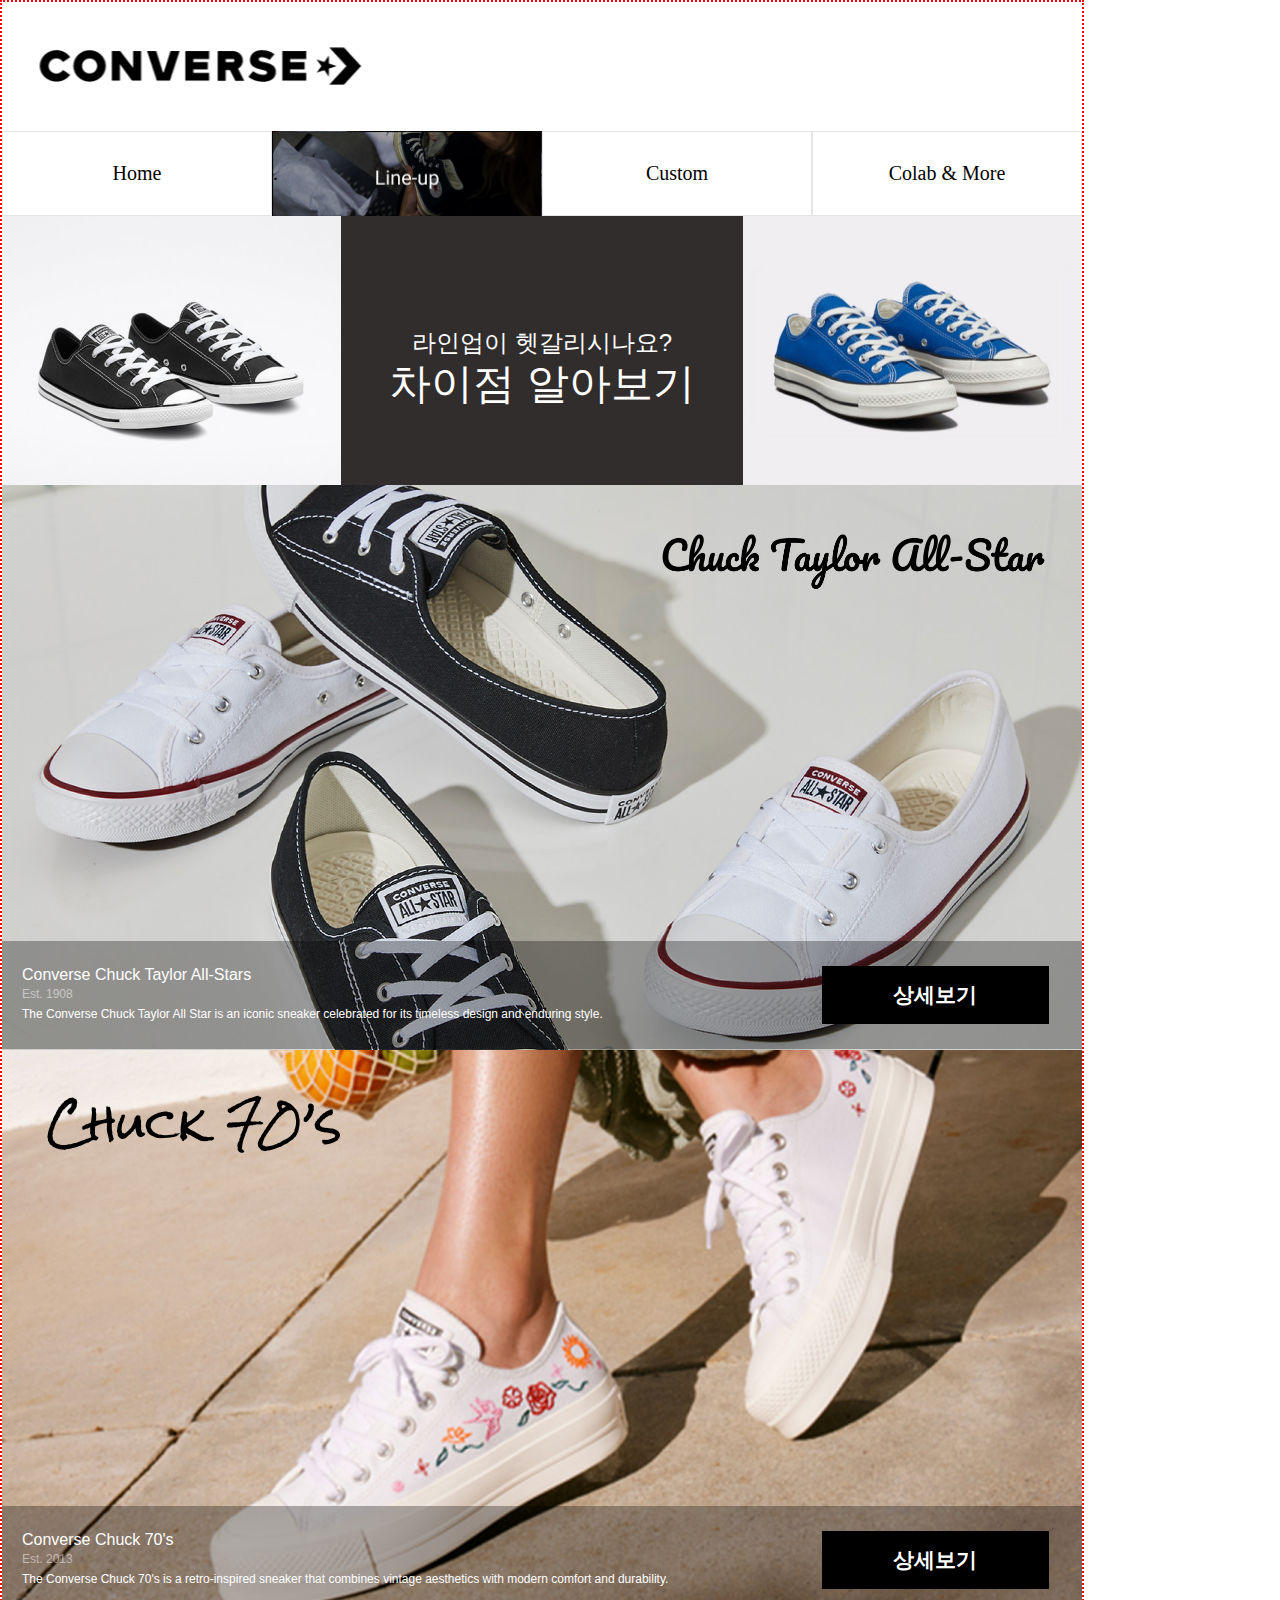
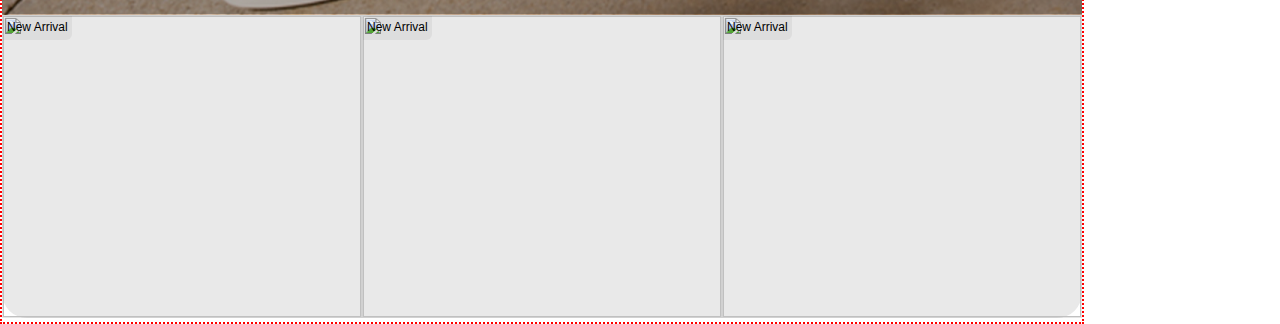
==== main-lineupTab.html @ fc624ed1 "라인업 탭 완료" ====
<!DOCTYPE html>
<html lang="en">

<head>
    <meta charset="UTF-8">
    <meta name="viewport" content="width=device-width, initial-scale=1.0">
    <link href="https://webfontworld.github.io/NanumSquareNeo/NanumSquareNeo.css" rel="stylesheet">
    <title>kiosk</title>
    <link rel="stylesheet" href="style.css" type="text/css">
</head>

<body>
    <div class="frame">
        <div class="header">
            <img src="./images/logo.svg" alt="" />
        </div>

        <div class="menu">
            <a href="#">Home</a>
            <a class="homeimg" href="#">.</a>
            <a href="#">Custom</a>
            <a href="#">Colab & More</a>
        </div>

        <div class="banner-frame">
            <div class="banner-container">
                <div class="column">
                    <img src="./images/compare_banner_left.png" class="banner-img" />
                </div>
                <div class="column-center">
                    <div class="div-11">
                        <div class="div-12">라인업이 헷갈리시나요?</div>
                        <div class="div-13">차이점 알아보기</div>
                    </div>
                </div>
                <div class="column">
                    <img src="./images/compare_banner_right.png" class="banner-img" />
                </div>
            </div>
        </div>


        <div class="lineup-frame">
            <div class="lineup-container">
                <img src="./images/lineup_Thumbnail.png" class="lineup-thumbnail" />

                <div class="lineup-exp-frame">
                    <div class="div-18">
                        <div class="column-4">
                            <div class="div-19">
                                <div class="div-20">Converse Chuck Taylor All-Stars</div>
                                <div class="div-21">Est. 1908</div>
                                <div class="div-22">
                                    The Converse Chuck Taylor All Star is an iconic sneaker celebrated for its timeless
                                    design and enduring style.
                                </div>
                            </div>
                        </div>
                        <div class="detail-button">
                            <div class="detail-text">상세보기</div>
                        </div>
                    </div>
                </div>

            </div>
        </div>

        <div class="lineup-frame">
            <div class="lineup-container">
                <img src="./images/lineup_Thumbnail2.png" class="lineup-thumbnail" />
                <div class="lineup-exp-frame">
                    <div class="div-18">
                        <div class="column-4">
                            <div class="div-19">
                                <div class="div-20">Converse Chuck 70's</div>
                                <div class="div-21">Est. 2013</div>
                                <div class="div-22">
                                    The Converse Chuck 70's is a retro-inspired sneaker that combines vintage aesthetics
                                    with modern comfort and durability.
                                </div>
                            </div>
                        </div>
                        <div class="detail-button">
                            <div class="detail-text">상세보기</div>
                        </div>
                    </div>
                </div>
            </div>
        </div>



        <div class="newly-frame">
            <div class="newly-container">

                <div class="newly-column">
                    <div class="div-37">
                        <div class="div-38">
                            <img loading="lazy"
                                srcset="https://cdn.builder.io/api/v1/image/assets/TEMP/9df679acdb38dfb3bcdccff32daf7a9af07ce5268f0a0ac4f725537368776edd?apiKey=2275f6bd43c349bd931de70d62fbcc66&width=100 100w, https://cdn.builder.io/api/v1/image/assets/TEMP/9df679acdb38dfb3bcdccff32daf7a9af07ce5268f0a0ac4f725537368776edd?apiKey=2275f6bd43c349bd931de70d62fbcc66&width=200 200w, https://cdn.builder.io/api/v1/image/assets/TEMP/9df679acdb38dfb3bcdccff32daf7a9af07ce5268f0a0ac4f725537368776edd?apiKey=2275f6bd43c349bd931de70d62fbcc66&width=400 400w, https://cdn.builder.io/api/v1/image/assets/TEMP/9df679acdb38dfb3bcdccff32daf7a9af07ce5268f0a0ac4f725537368776edd?apiKey=2275f6bd43c349bd931de70d62fbcc66&width=800 800w, https://cdn.builder.io/api/v1/image/assets/TEMP/9df679acdb38dfb3bcdccff32daf7a9af07ce5268f0a0ac4f725537368776edd?apiKey=2275f6bd43c349bd931de70d62fbcc66&width=1200 1200w, https://cdn.builder.io/api/v1/image/assets/TEMP/9df679acdb38dfb3bcdccff32daf7a9af07ce5268f0a0ac4f725537368776edd?apiKey=2275f6bd43c349bd931de70d62fbcc66&width=1600 1600w, https://cdn.builder.io/api/v1/image/assets/TEMP/9df679acdb38dfb3bcdccff32daf7a9af07ce5268f0a0ac4f725537368776edd?apiKey=2275f6bd43c349bd931de70d62fbcc66&width=2000 2000w, https://cdn.builder.io/api/v1/image/assets/TEMP/9df679acdb38dfb3bcdccff32daf7a9af07ce5268f0a0ac4f725537368776edd?apiKey=2275f6bd43c349bd931de70d62fbcc66&"
                                class="newly-img" />
                            <div class="new-arrival">New Arrival</div>
                        </div>
                    </div>
                </div>

                <div class="newly-column">
                    <div class="div-37">
                        <div class="div-38">
                            <img loading="lazy"
                                srcset="https://cdn.builder.io/api/v1/image/assets/TEMP/b181ea84ef6cb5291689d3b0400cd8deaeb8303490825252a63984a01ed9abd6?apiKey=2275f6bd43c349bd931de70d62fbcc66&width=100 100w, https://cdn.builder.io/api/v1/image/assets/TEMP/b181ea84ef6cb5291689d3b0400cd8deaeb8303490825252a63984a01ed9abd6?apiKey=2275f6bd43c349bd931de70d62fbcc66&width=200 200w, https://cdn.builder.io/api/v1/image/assets/TEMP/b181ea84ef6cb5291689d3b0400cd8deaeb8303490825252a63984a01ed9abd6?apiKey=2275f6bd43c349bd931de70d62fbcc66&width=400 400w, https://cdn.builder.io/api/v1/image/assets/TEMP/b181ea84ef6cb5291689d3b0400cd8deaeb8303490825252a63984a01ed9abd6?apiKey=2275f6bd43c349bd931de70d62fbcc66&width=800 800w, https://cdn.builder.io/api/v1/image/assets/TEMP/b181ea84ef6cb5291689d3b0400cd8deaeb8303490825252a63984a01ed9abd6?apiKey=2275f6bd43c349bd931de70d62fbcc66&width=1200 1200w, https://cdn.builder.io/api/v1/image/assets/TEMP/b181ea84ef6cb5291689d3b0400cd8deaeb8303490825252a63984a01ed9abd6?apiKey=2275f6bd43c349bd931de70d62fbcc66&width=1600 1600w, https://cdn.builder.io/api/v1/image/assets/TEMP/b181ea84ef6cb5291689d3b0400cd8deaeb8303490825252a63984a01ed9abd6?apiKey=2275f6bd43c349bd931de70d62fbcc66&width=2000 2000w, https://cdn.builder.io/api/v1/image/assets/TEMP/b181ea84ef6cb5291689d3b0400cd8deaeb8303490825252a63984a01ed9abd6?apiKey=2275f6bd43c349bd931de70d62fbcc66&"
                                class="newly-img" />
                            <div class="new-arrival">New Arrival</div>
                        </div>
                    </div>
                </div>

                <div class="newly-column">
                    <div class="div-37">
                        <div class="div-38">
                            <img loading="lazy"
                                srcset="https://cdn.builder.io/api/v1/image/assets/TEMP/9febdeccfac9c20262fe0118ba959c6a250481f5da7fe1c6c409870df256ce97?apiKey=2275f6bd43c349bd931de70d62fbcc66&width=100 100w, https://cdn.builder.io/api/v1/image/assets/TEMP/9febdeccfac9c20262fe0118ba959c6a250481f5da7fe1c6c409870df256ce97?apiKey=2275f6bd43c349bd931de70d62fbcc66&width=200 200w, https://cdn.builder.io/api/v1/image/assets/TEMP/9febdeccfac9c20262fe0118ba959c6a250481f5da7fe1c6c409870df256ce97?apiKey=2275f6bd43c349bd931de70d62fbcc66&width=400 400w, https://cdn.builder.io/api/v1/image/assets/TEMP/9febdeccfac9c20262fe0118ba959c6a250481f5da7fe1c6c409870df256ce97?apiKey=2275f6bd43c349bd931de70d62fbcc66&width=800 800w, https://cdn.builder.io/api/v1/image/assets/TEMP/9febdeccfac9c20262fe0118ba959c6a250481f5da7fe1c6c409870df256ce97?apiKey=2275f6bd43c349bd931de70d62fbcc66&width=1200 1200w, https://cdn.builder.io/api/v1/image/assets/TEMP/9febdeccfac9c20262fe0118ba959c6a250481f5da7fe1c6c409870df256ce97?apiKey=2275f6bd43c349bd931de70d62fbcc66&width=1600 1600w, https://cdn.builder.io/api/v1/image/assets/TEMP/9febdeccfac9c20262fe0118ba959c6a250481f5da7fe1c6c409870df256ce97?apiKey=2275f6bd43c349bd931de70d62fbcc66&width=2000 2000w, https://cdn.builder.io/api/v1/image/assets/TEMP/9febdeccfac9c20262fe0118ba959c6a250481f5da7fe1c6c409870df256ce97?apiKey=2275f6bd43c349bd931de70d62fbcc66&"
                                class="newly-img" />
                            <div class="new-arrival">New Arrival</div>
                        </div>

                    </div>
                </div>

            </div>
        </div>
    </div>
</body>

</html>
---- style.css ----
* {
  margin: 0;
  padding: 0;
}

body {
  width: 1080px;
  height: 1920px;
  border: 2px dotted red;
}

.menu {
  font-family: "NanumSquareNeo";
  font-weight: normal;
  font-style: normal;
  display: flex;
  width: 100%;
}

.homeimg {
  width: 100%;
  height: 100%;
  display: flex;
  background-image: url(./images/lineup_tab_image.png);
  background-size: cover;
}

.menu a {
  width: 100%;
  padding-top: 30px;
  padding-bottom: 30px;
  /* font-family: "NanumSquareNeo"; */
  font-weight: normal;
  font-style: normal;
  font-size: 20px;
  text-decoration: none;
  color: black;
  border: 1px solid rgb(0, 0, 0, 0.1);
  text-align: center;
}

.frame {
  border-radius: 25px;
  background-color: #fff;
  display: flex;
  flex-direction: column;
}

.banner-frame {
  justify-content: center;
  background-color: #f8f8fa;
  width: 100%;
  height: 269px;
}

.banner-container {
  /* gap: 20px; */
  display: flex;
}

.column {
  display: flex;
  flex-direction: column;
  line-height: normal;
  width: 339px;
  /* margin-left: 0px; */
}

.column-center {
  display: flex;
  flex-direction: column;
  line-height: normal;
  width: 402px;
  /* margin-left: 20px; */
}

.banner-img {
  width: 339px;
  object-fit: auto;
  object-position: center;
  align-self: stretch;
  flex-grow: 1;
}


.div-11 {
  justify-content: center;
  align-self: stretch;
  background-color: #322d2d;
  display: flex;
  flex-grow: 1;
  flex-direction: column;
  color: #fff;
  font-weight: 400;
  text-align: center;
  width: 100%;
  /* padding: 80px 38px; */
}

.div-12 {
  align-self: center;
  margin-top: 26px;
  font: 24px/67% Roboto, sans-serif;
}

.div-13 {
  margin-top: 25px;
  font: 42px/38% Roboto, sans-serif;
}


.lineup-frame {
  disply: flex;
  flex-direction: column;
  justify-content: center;
  overflow: hidden;
  position: relative;
  display: flex;
  min-height: 565px;
  width: 100%;
}

.lineup-thumbnail {
  position: absolute;
  inset: 0;
  height: 566px;
  width: 100%;
  object-fit: cover;
  object-position: center;
}

.lineup-container {
  disply: flex;
  flex-direction: column;
  position: relative;
  overflow: hidden;
  display: flex;
  min-height: 565px;
  width: 100%;
  /* padding-top: 57px; */
}

.lineup-exp-frame {
  position: relative;
  background-color: rgba(0, 0, 0, 0.3);
  margin-top: 456px;
  width: 100%;
  padding: 25px 20px;
}

.div-18 {
  /* gap: 20px; */
  display: flex;
}

.column-4 {
  display: flex;
  flex-direction: column;
  line-height: normal;
  /* width: 79%; */
  width: 800px;
  margin-left: 0px;
  /* border: 5px dotted blue; */
}

.div-19 {
  position: relative;
  display: flex;
  flex-grow: 1;
  flex-direction: column;
  font-size: 12px;
  color: #fff;
  font-weight: 400;
}

.div-20 {
  font: 500 16px Roboto, sans-serif;
}


.div-21 {
  color: rgba(255, 255, 255, 0.5);
  font-family: Roboto, sans-serif;
  line-height: 167%;
}


.div-22 {
  font-family: Roboto, sans-serif;
  line-height: 167%;
}

.detail-button {
  display: flex;
  background-color: #000;
  flex-direction: column;
  line-height: normal;
  width: 21%;
  /* margin-left: 20px; */
}


.detail-text {
  justify-content: center;
  align-items: center;

  position: relative;
  display: flex;
  flex-grow: 1;
  color: #fff;
  white-space: nowrap;
  text-align: center;
  width: 100%;
  font: 600 21px/67% Roboto, sans-serif;
}


.div-29 {
  position: relative;
  display: flex;
  flex-grow: 1;
  flex-direction: column;
  font-size: 12px;
  color: #fff;
  font-weight: 400;
}

.div-30 {
  font: 500 16px Roboto, sans-serif;
}


.div-31 {
  color: rgba(255, 255, 255, 0.5);
  font-family: Roboto, sans-serif;
  line-height: 167%;
}

.div-32 {
  font-family: Roboto, sans-serif;
  line-height: 167%;
}

.column-7 {
  display: flex;
  flex-direction: column;
  line-height: normal;
  width: 21%;
  margin-left: 20px;
}

.div-33 {
  justify-content: center;
  background-color: #000;
  position: relative;
  flex-grow: 1;
  color: #fff;
  white-space: nowrap;
  text-align: center;
  width: 100%;
  padding: 11px 18px;
  font: 600 21px/67% Roboto, sans-serif;
}

.newly-frame {
  justify-content: center;
  border-radius: 0px 0px 25px 25px;
  background-color: #e9e9e9;
  display: flex;
  width: 100%;
  flex-direction: column;
}

.newly-container {
  justify-content: center;
  width: 100%;
  /* padding: 0 20px; */
  display: flex;
}

.newly-column {
  display: flex;
  flex-direction: column;
  line-height: normal;
  width: 360px;
  /* margin-left: 0px; */
}

.div-37 {
  align-self: stretch;
  border-color: rgba(0, 0, 0, 0.1);
  border-style: solid;
  border-width: 1px;
  display: flex;
  flex-grow: 1;
  flex-direction: column;
  font-size: 12px;
  color: #000;
  font-weight: 500;
  line-height: 133%;
  justify-content: center;
}

.div-38 {
  disply: flex;
  flex-direction: column;
  align-items: start;
  overflow: hidden;
  position: relative;
  display: flex;
  aspect-ratio: 1.19;
  width: 100%;
  /* padding-bottom: 80px; */
}

.newly-img {
  position: absolute;
  inset: 0;
  height: 100%;
  width: 100%;
  object-fit: cover;
  object-position: center;
}

.new-arrival {
  position: relative;
  font-family: Roboto, sans-serif;
  justify-content: center;
  border-radius: 6px 0px;
  background-color: rgba(0, 0, 0, 0.05);
  margin-bottom: 143px;
  padding: 4px;
}
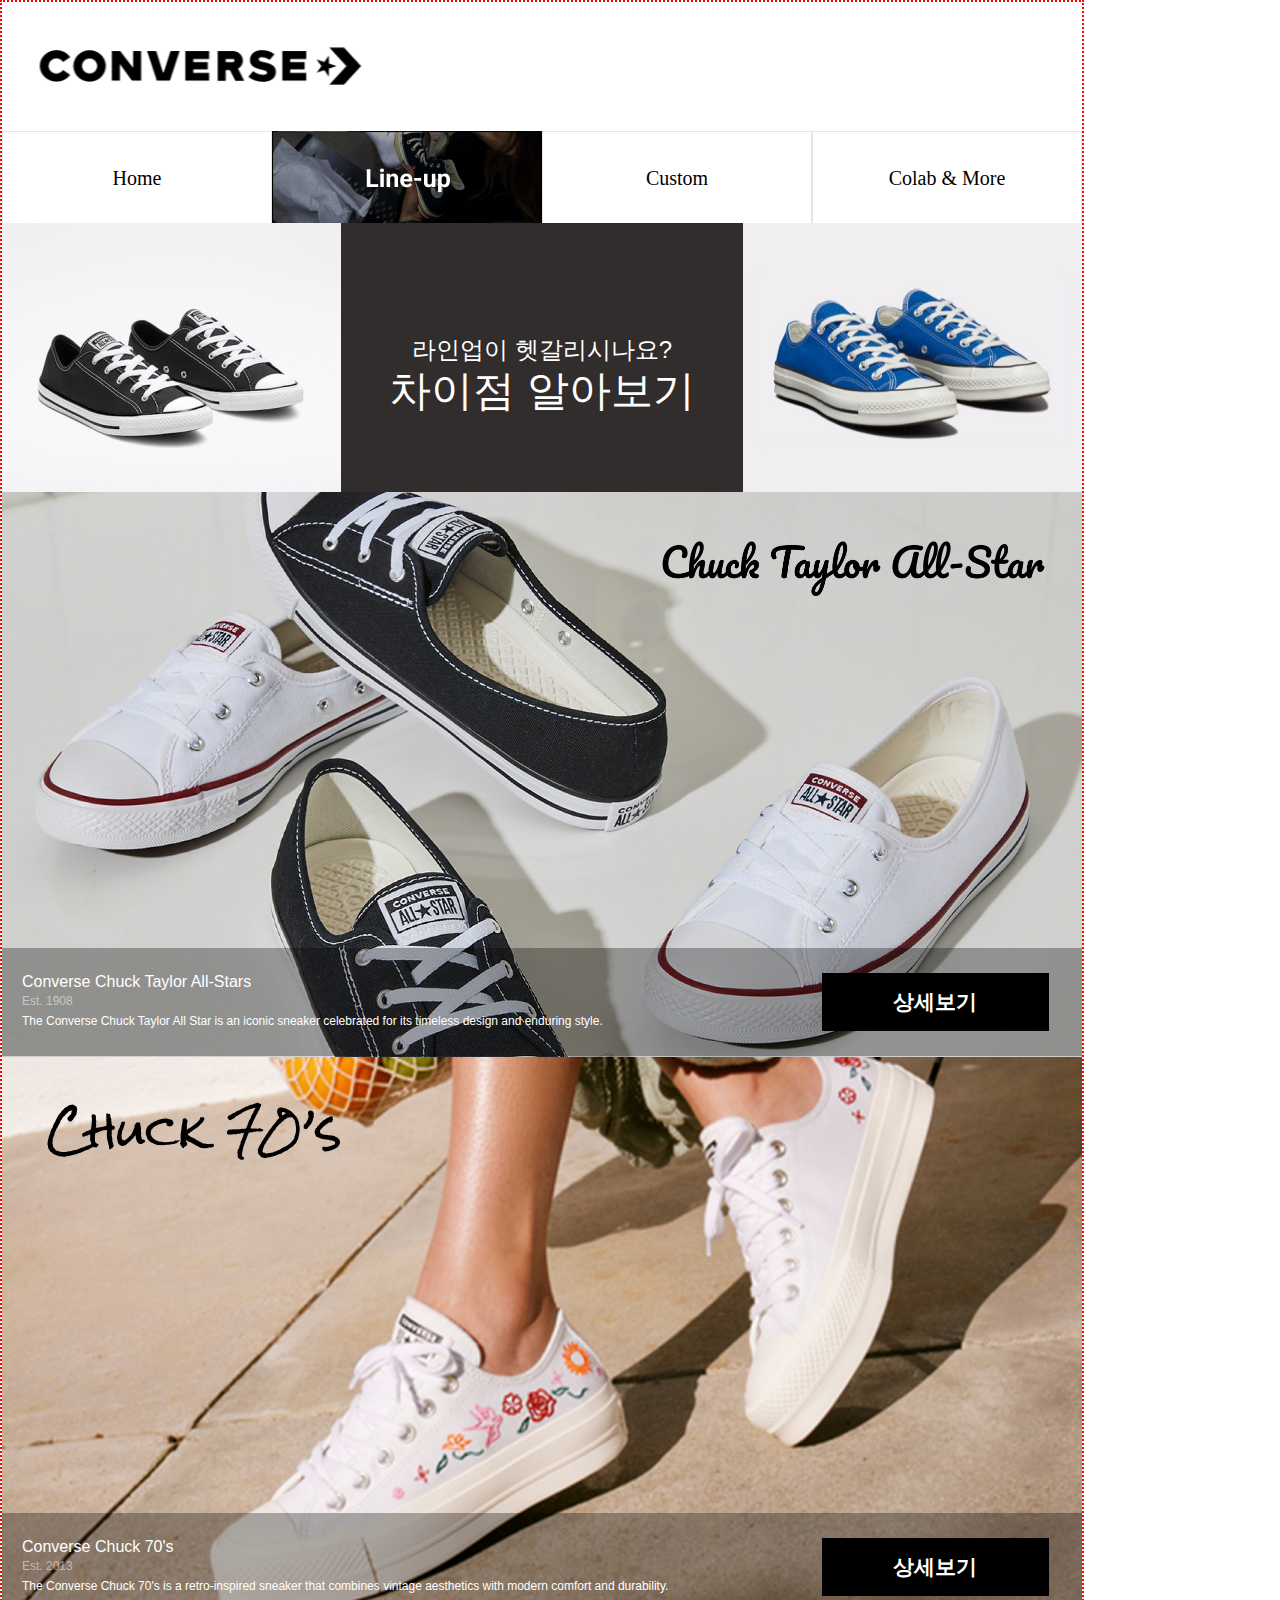
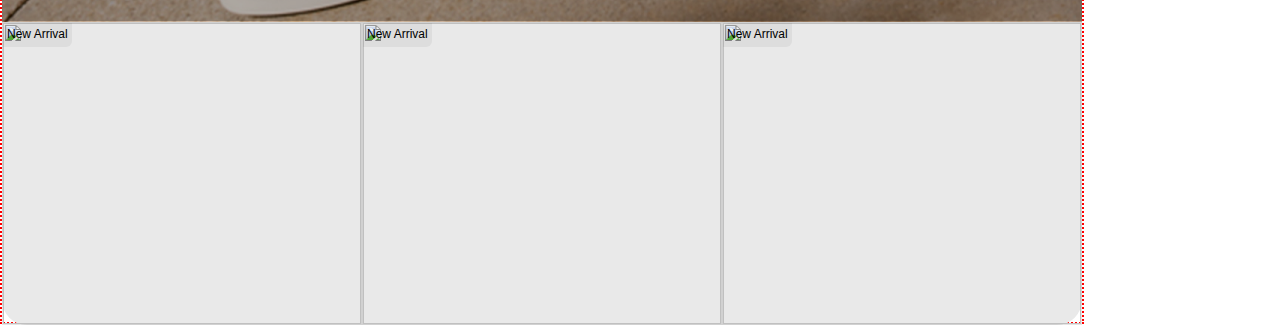
==== commit 1c757ea8: "홈, 라인업탭 네비게이션 수정" ====
--- a/main-lineupTab.html
+++ b/main-lineupTab.html
@@ -16,8 +16,8 @@
         </div>
 
         <div class="menu">
-            <a href="#">Home</a>
-            <a class="homeimg" href="#">.</a>
+            <a href="index.html">Home</a>
+            <a class="homeimg" href="#"> </a>
             <a href="#">Custom</a>
             <a href="#">Colab & More</a>
         </div>
--- a/style.css
+++ b/style.css
@@ -15,21 +15,22 @@
   font-style: normal;
   display: flex;
   width: 100%;
+  height: 92px;
 }
 
 .homeimg {
-  width: 100%;
-  height: 100%;
-  display: flex;
-  background-image: url(./images/lineup_tab_image.png);
+  width: 270px;
+  
+  display: flex;
+  background-image: url(./images/LineupTab.png);
   background-size: cover;
 }
 
 .menu a {
-  width: 100%;
-  padding-top: 30px;
-  padding-bottom: 30px;
-  /* font-family: "NanumSquareNeo"; */
+  display: flex;
+  width: 100%;
+  height: 92px;
+
   font-weight: normal;
   font-style: normal;
   font-size: 20px;
@@ -37,6 +38,8 @@
   color: black;
   border: 1px solid rgb(0, 0, 0, 0.1);
   text-align: center;
+  align-items: center;
+  justify-content: center;
 }
 
 .frame {
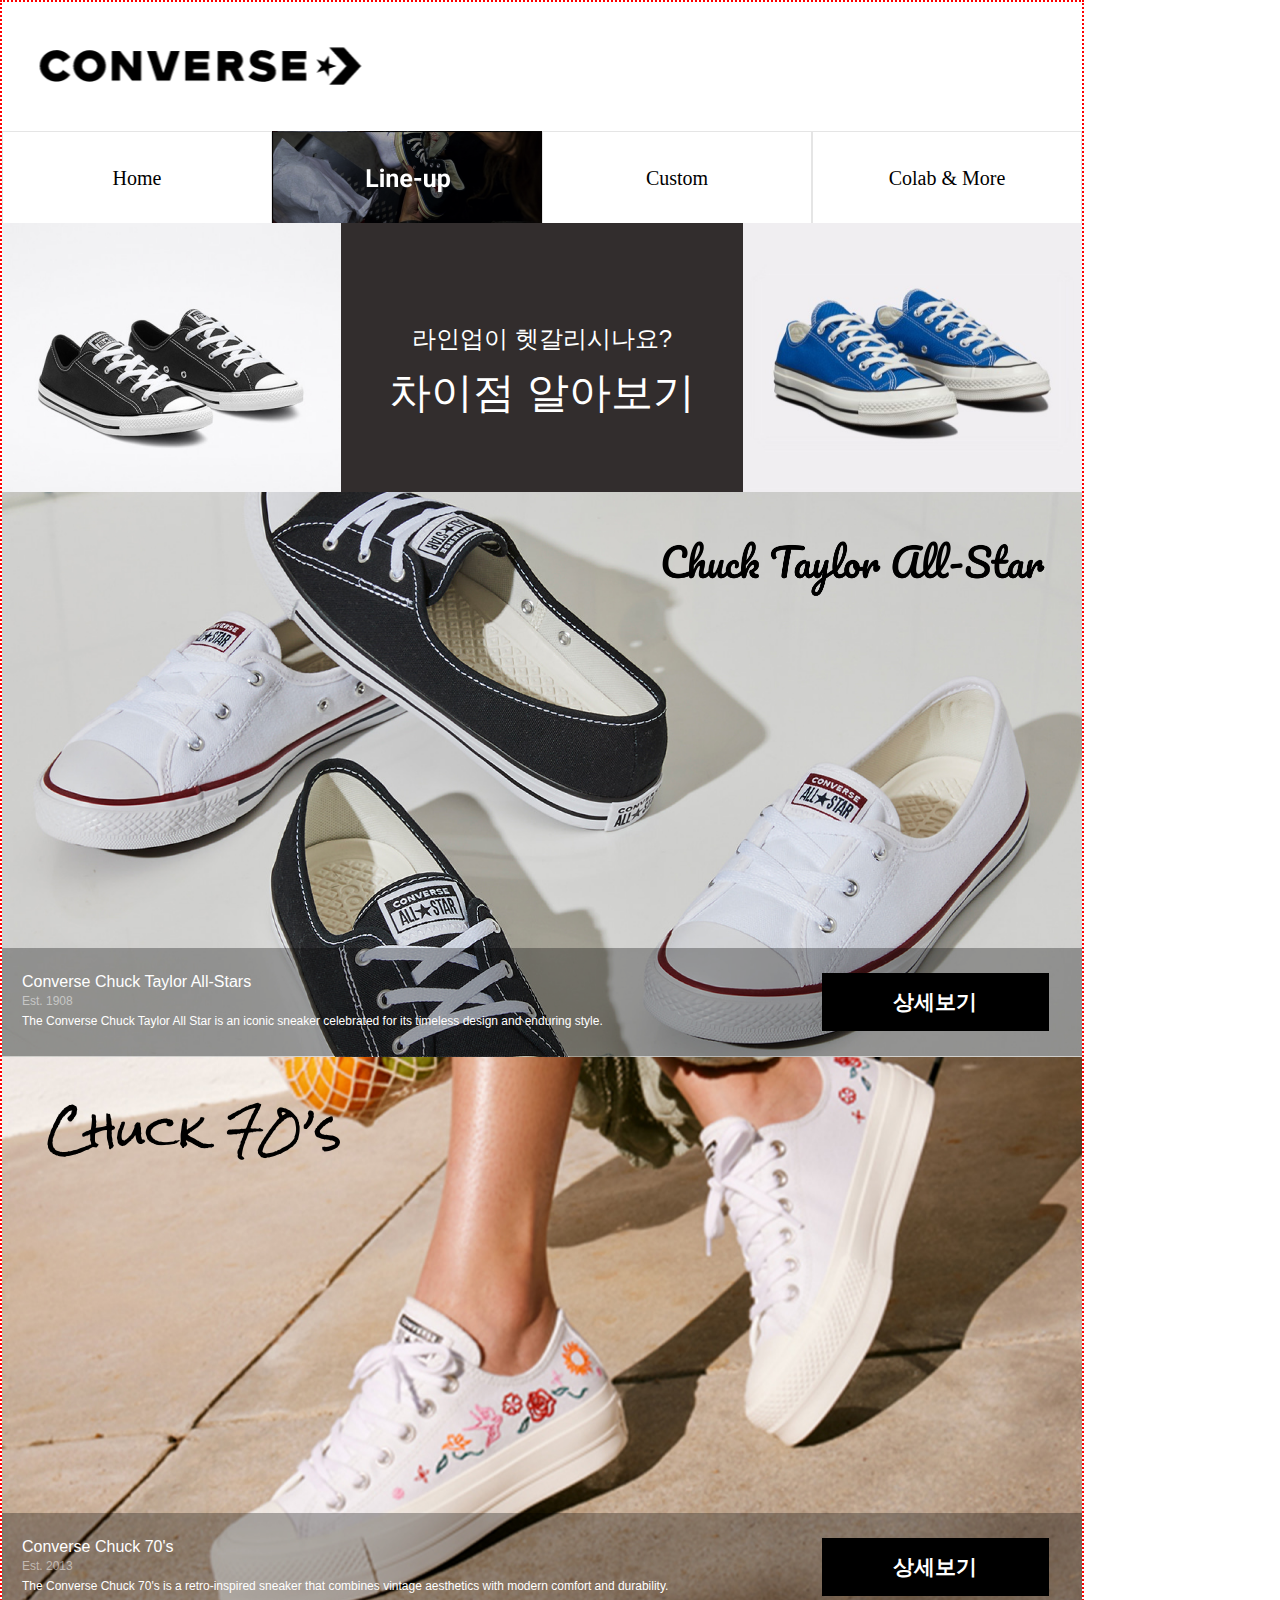
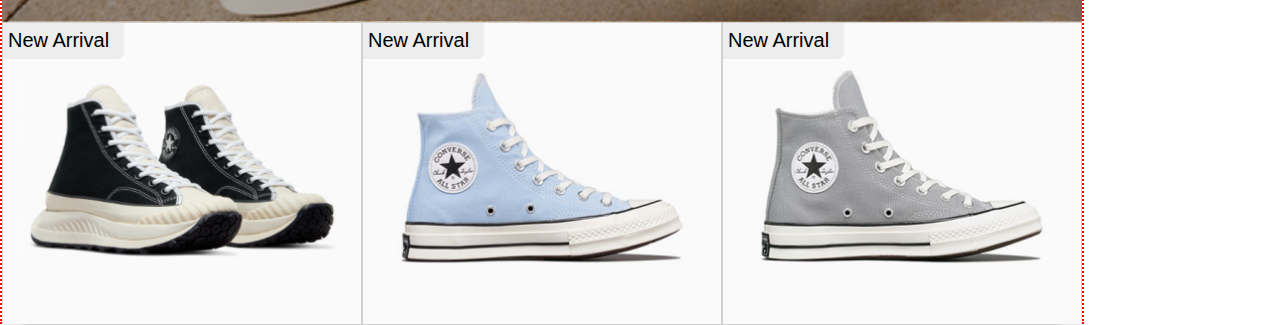
==== commit b4ac8aa3: "라인업 페이지 수정" ====
--- a/main-lineupTab.html
+++ b/main-lineupTab.html
@@ -97,7 +97,7 @@
                     <div class="div-37">
                         <div class="div-38">
                             <img loading="lazy"
-                                srcset="https://cdn.builder.io/api/v1/image/assets/TEMP/9df679acdb38dfb3bcdccff32daf7a9af07ce5268f0a0ac4f725537368776edd?apiKey=2275f6bd43c349bd931de70d62fbcc66&width=100 100w, https://cdn.builder.io/api/v1/image/assets/TEMP/9df679acdb38dfb3bcdccff32daf7a9af07ce5268f0a0ac4f725537368776edd?apiKey=2275f6bd43c349bd931de70d62fbcc66&width=200 200w, https://cdn.builder.io/api/v1/image/assets/TEMP/9df679acdb38dfb3bcdccff32daf7a9af07ce5268f0a0ac4f725537368776edd?apiKey=2275f6bd43c349bd931de70d62fbcc66&width=400 400w, https://cdn.builder.io/api/v1/image/assets/TEMP/9df679acdb38dfb3bcdccff32daf7a9af07ce5268f0a0ac4f725537368776edd?apiKey=2275f6bd43c349bd931de70d62fbcc66&width=800 800w, https://cdn.builder.io/api/v1/image/assets/TEMP/9df679acdb38dfb3bcdccff32daf7a9af07ce5268f0a0ac4f725537368776edd?apiKey=2275f6bd43c349bd931de70d62fbcc66&width=1200 1200w, https://cdn.builder.io/api/v1/image/assets/TEMP/9df679acdb38dfb3bcdccff32daf7a9af07ce5268f0a0ac4f725537368776edd?apiKey=2275f6bd43c349bd931de70d62fbcc66&width=1600 1600w, https://cdn.builder.io/api/v1/image/assets/TEMP/9df679acdb38dfb3bcdccff32daf7a9af07ce5268f0a0ac4f725537368776edd?apiKey=2275f6bd43c349bd931de70d62fbcc66&width=2000 2000w, https://cdn.builder.io/api/v1/image/assets/TEMP/9df679acdb38dfb3bcdccff32daf7a9af07ce5268f0a0ac4f725537368776edd?apiKey=2275f6bd43c349bd931de70d62fbcc66&"
+                                src="./images/New_arriaval1.png"
                                 class="newly-img" />
                             <div class="new-arrival">New Arrival</div>
                         </div>
@@ -108,7 +108,7 @@
                     <div class="div-37">
                         <div class="div-38">
                             <img loading="lazy"
-                                srcset="https://cdn.builder.io/api/v1/image/assets/TEMP/b181ea84ef6cb5291689d3b0400cd8deaeb8303490825252a63984a01ed9abd6?apiKey=2275f6bd43c349bd931de70d62fbcc66&width=100 100w, https://cdn.builder.io/api/v1/image/assets/TEMP/b181ea84ef6cb5291689d3b0400cd8deaeb8303490825252a63984a01ed9abd6?apiKey=2275f6bd43c349bd931de70d62fbcc66&width=200 200w, https://cdn.builder.io/api/v1/image/assets/TEMP/b181ea84ef6cb5291689d3b0400cd8deaeb8303490825252a63984a01ed9abd6?apiKey=2275f6bd43c349bd931de70d62fbcc66&width=400 400w, https://cdn.builder.io/api/v1/image/assets/TEMP/b181ea84ef6cb5291689d3b0400cd8deaeb8303490825252a63984a01ed9abd6?apiKey=2275f6bd43c349bd931de70d62fbcc66&width=800 800w, https://cdn.builder.io/api/v1/image/assets/TEMP/b181ea84ef6cb5291689d3b0400cd8deaeb8303490825252a63984a01ed9abd6?apiKey=2275f6bd43c349bd931de70d62fbcc66&width=1200 1200w, https://cdn.builder.io/api/v1/image/assets/TEMP/b181ea84ef6cb5291689d3b0400cd8deaeb8303490825252a63984a01ed9abd6?apiKey=2275f6bd43c349bd931de70d62fbcc66&width=1600 1600w, https://cdn.builder.io/api/v1/image/assets/TEMP/b181ea84ef6cb5291689d3b0400cd8deaeb8303490825252a63984a01ed9abd6?apiKey=2275f6bd43c349bd931de70d62fbcc66&width=2000 2000w, https://cdn.builder.io/api/v1/image/assets/TEMP/b181ea84ef6cb5291689d3b0400cd8deaeb8303490825252a63984a01ed9abd6?apiKey=2275f6bd43c349bd931de70d62fbcc66&"
+                                src="./images/New_arriaval2.png"
                                 class="newly-img" />
                             <div class="new-arrival">New Arrival</div>
                         </div>
@@ -119,7 +119,7 @@
                     <div class="div-37">
                         <div class="div-38">
                             <img loading="lazy"
-                                srcset="https://cdn.builder.io/api/v1/image/assets/TEMP/9febdeccfac9c20262fe0118ba959c6a250481f5da7fe1c6c409870df256ce97?apiKey=2275f6bd43c349bd931de70d62fbcc66&width=100 100w, https://cdn.builder.io/api/v1/image/assets/TEMP/9febdeccfac9c20262fe0118ba959c6a250481f5da7fe1c6c409870df256ce97?apiKey=2275f6bd43c349bd931de70d62fbcc66&width=200 200w, https://cdn.builder.io/api/v1/image/assets/TEMP/9febdeccfac9c20262fe0118ba959c6a250481f5da7fe1c6c409870df256ce97?apiKey=2275f6bd43c349bd931de70d62fbcc66&width=400 400w, https://cdn.builder.io/api/v1/image/assets/TEMP/9febdeccfac9c20262fe0118ba959c6a250481f5da7fe1c6c409870df256ce97?apiKey=2275f6bd43c349bd931de70d62fbcc66&width=800 800w, https://cdn.builder.io/api/v1/image/assets/TEMP/9febdeccfac9c20262fe0118ba959c6a250481f5da7fe1c6c409870df256ce97?apiKey=2275f6bd43c349bd931de70d62fbcc66&width=1200 1200w, https://cdn.builder.io/api/v1/image/assets/TEMP/9febdeccfac9c20262fe0118ba959c6a250481f5da7fe1c6c409870df256ce97?apiKey=2275f6bd43c349bd931de70d62fbcc66&width=1600 1600w, https://cdn.builder.io/api/v1/image/assets/TEMP/9febdeccfac9c20262fe0118ba959c6a250481f5da7fe1c6c409870df256ce97?apiKey=2275f6bd43c349bd931de70d62fbcc66&width=2000 2000w, https://cdn.builder.io/api/v1/image/assets/TEMP/9febdeccfac9c20262fe0118ba959c6a250481f5da7fe1c6c409870df256ce97?apiKey=2275f6bd43c349bd931de70d62fbcc66&"
+                                src="./images/New_arriaval3.png"
                                 class="newly-img" />
                             <div class="new-arrival">New Arrival</div>
                         </div>
--- a/style.css
+++ b/style.css
@@ -61,6 +61,7 @@
   display: flex;
 }
 
+
 .column {
   display: flex;
   flex-direction: column;
@@ -70,11 +71,11 @@
 }
 
 .column-center {
-  display: flex;
-  flex-direction: column;
-  line-height: normal;
   width: 402px;
-  /* margin-left: 20px; */
+  background-color: #322d2d;
+}
+.banner-container:hover > .column-center{
+  transform: scaleX(1.5);
 }
 
 .banner-img {
@@ -82,33 +83,27 @@
   object-fit: auto;
   object-position: center;
   align-self: stretch;
-  flex-grow: 1;
 }
 
 
 .div-11 {
-  justify-content: center;
-  align-self: stretch;
-  background-color: #322d2d;
-  display: flex;
-  flex-grow: 1;
-  flex-direction: column;
-  color: #fff;
-  font-weight: 400;
-  text-align: center;
-  width: 100%;
-  /* padding: 80px 38px; */
+  width: 402px;
+  height: 100%;
+  margin-top: 100px;
+
+  color: white;
+
 }
 
 .div-12 {
-  align-self: center;
-  margin-top: 26px;
-  font: 24px/67% Roboto, sans-serif;
+  text-align: center;
+  font: 24px Roboto, sans-serif;
 }
 
 .div-13 {
-  margin-top: 25px;
-  font: 42px/38% Roboto, sans-serif;
+  margin-top: 10px;
+  text-align: center;
+  font: 42px Roboto, sans-serif;
 }
 
 
@@ -200,8 +195,17 @@
   line-height: normal;
   width: 21%;
   /* margin-left: 20px; */
-}
-
+  transition: all 0.2s ease-in-out;
+
+}
+
+.detail-button:hover{
+  background-color: white;
+}
+
+.detail-button:hover > .detail-text{
+  color: black;
+}
 
 .detail-text {
   justify-content: center;
@@ -215,6 +219,8 @@
   text-align: center;
   width: 100%;
   font: 600 21px/67% Roboto, sans-serif;
+  transition: all 0.2s ease-in-out;
+
 }
 
 
@@ -323,16 +329,22 @@
   width: 100%;
   object-fit: cover;
   object-position: center;
+  transition: all 0.1s ease-in-out;
 }
 
 .new-arrival {
   position: relative;
   font-family: Roboto, sans-serif;
   justify-content: center;
-  border-radius: 6px 0px;
+  font-size: 20px;
+  border-radius: 0px 0px 6px 0px;
   background-color: rgba(0, 0, 0, 0.05);
-  margin-bottom: 143px;
-  padding: 4px;
-}
-
-
+  padding: 10px 15px 10px 5px;
+  
+}
+
+.newly-img:hover {
+  transform: scale(1.1);
+}
+
+
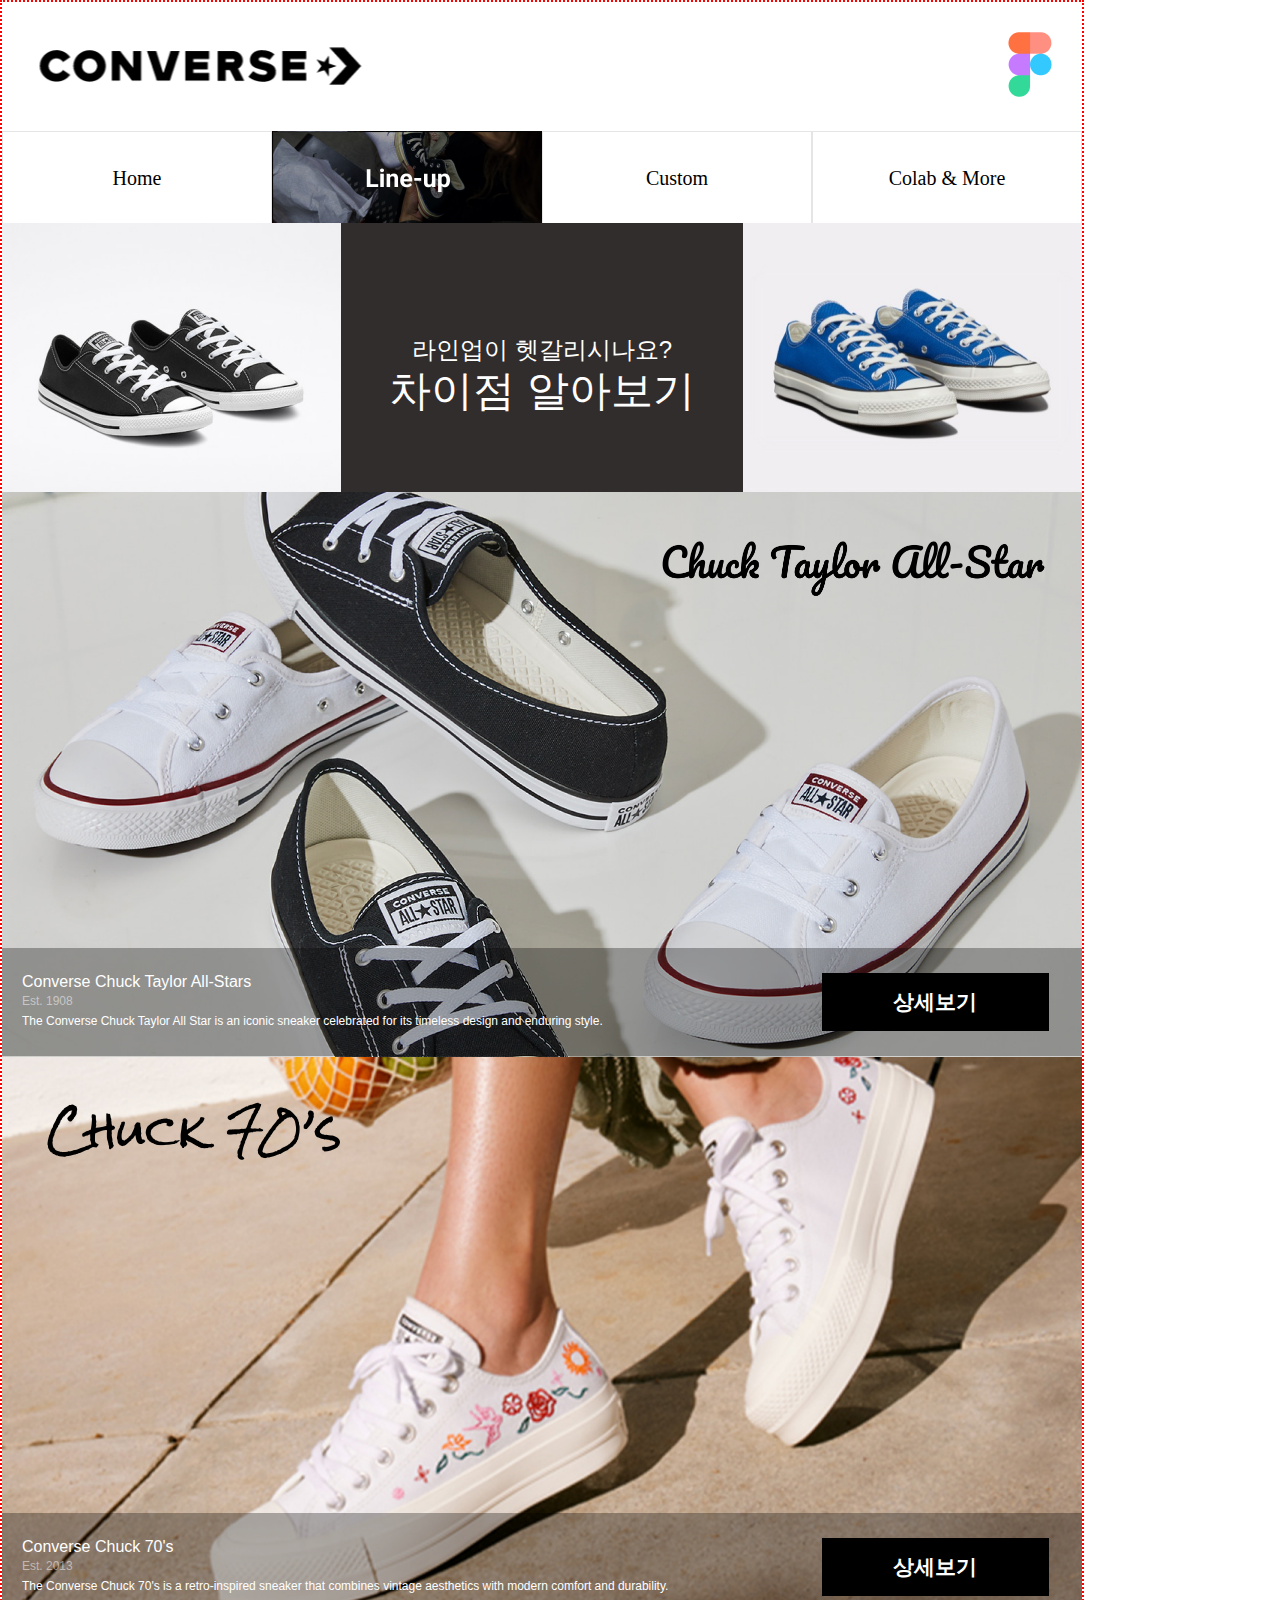
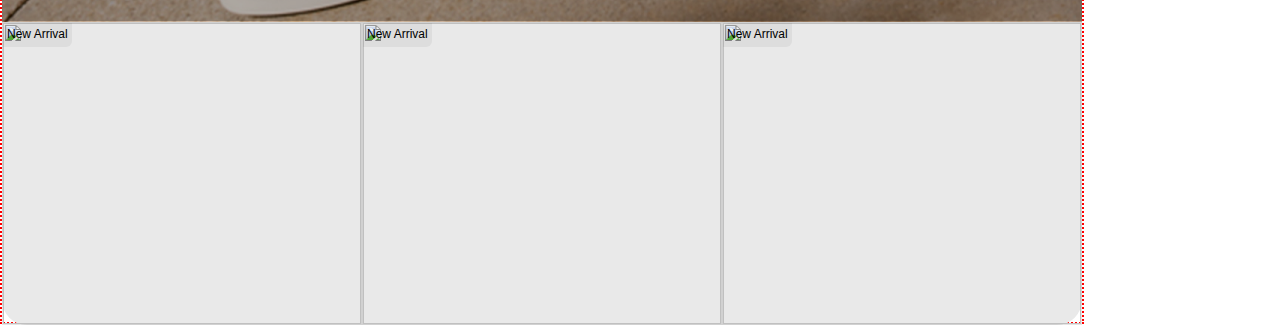
==== commit 676524f7: "FEAT : main page effect added , outline fix" ====
--- a/main-lineupTab.html
+++ b/main-lineupTab.html
@@ -13,6 +13,8 @@
     <div class="frame">
         <div class="header">
             <img src="./images/logo.svg" alt="" />
+            <a href="https://www.figma.com/design/hiJJnL6wQZyLsnDVdTTFhA/WebApp?node-id=172-299&t=cTCK006pCKBjIurh-1"
+                class=figma><img src="./images/figma.png" alt="" /></a>
         </div>
 
         <div class="menu">
@@ -97,7 +99,7 @@
                     <div class="div-37">
                         <div class="div-38">
                             <img loading="lazy"
-                                src="./images/New_arriaval1.png"
+                                srcset="https://cdn.builder.io/api/v1/image/assets/TEMP/9df679acdb38dfb3bcdccff32daf7a9af07ce5268f0a0ac4f725537368776edd?apiKey=2275f6bd43c349bd931de70d62fbcc66&width=100 100w, https://cdn.builder.io/api/v1/image/assets/TEMP/9df679acdb38dfb3bcdccff32daf7a9af07ce5268f0a0ac4f725537368776edd?apiKey=2275f6bd43c349bd931de70d62fbcc66&width=200 200w, https://cdn.builder.io/api/v1/image/assets/TEMP/9df679acdb38dfb3bcdccff32daf7a9af07ce5268f0a0ac4f725537368776edd?apiKey=2275f6bd43c349bd931de70d62fbcc66&width=400 400w, https://cdn.builder.io/api/v1/image/assets/TEMP/9df679acdb38dfb3bcdccff32daf7a9af07ce5268f0a0ac4f725537368776edd?apiKey=2275f6bd43c349bd931de70d62fbcc66&width=800 800w, https://cdn.builder.io/api/v1/image/assets/TEMP/9df679acdb38dfb3bcdccff32daf7a9af07ce5268f0a0ac4f725537368776edd?apiKey=2275f6bd43c349bd931de70d62fbcc66&width=1200 1200w, https://cdn.builder.io/api/v1/image/assets/TEMP/9df679acdb38dfb3bcdccff32daf7a9af07ce5268f0a0ac4f725537368776edd?apiKey=2275f6bd43c349bd931de70d62fbcc66&width=1600 1600w, https://cdn.builder.io/api/v1/image/assets/TEMP/9df679acdb38dfb3bcdccff32daf7a9af07ce5268f0a0ac4f725537368776edd?apiKey=2275f6bd43c349bd931de70d62fbcc66&width=2000 2000w, https://cdn.builder.io/api/v1/image/assets/TEMP/9df679acdb38dfb3bcdccff32daf7a9af07ce5268f0a0ac4f725537368776edd?apiKey=2275f6bd43c349bd931de70d62fbcc66&"
                                 class="newly-img" />
                             <div class="new-arrival">New Arrival</div>
                         </div>
@@ -108,7 +110,7 @@
                     <div class="div-37">
                         <div class="div-38">
                             <img loading="lazy"
-                                src="./images/New_arriaval2.png"
+                                srcset="https://cdn.builder.io/api/v1/image/assets/TEMP/b181ea84ef6cb5291689d3b0400cd8deaeb8303490825252a63984a01ed9abd6?apiKey=2275f6bd43c349bd931de70d62fbcc66&width=100 100w, https://cdn.builder.io/api/v1/image/assets/TEMP/b181ea84ef6cb5291689d3b0400cd8deaeb8303490825252a63984a01ed9abd6?apiKey=2275f6bd43c349bd931de70d62fbcc66&width=200 200w, https://cdn.builder.io/api/v1/image/assets/TEMP/b181ea84ef6cb5291689d3b0400cd8deaeb8303490825252a63984a01ed9abd6?apiKey=2275f6bd43c349bd931de70d62fbcc66&width=400 400w, https://cdn.builder.io/api/v1/image/assets/TEMP/b181ea84ef6cb5291689d3b0400cd8deaeb8303490825252a63984a01ed9abd6?apiKey=2275f6bd43c349bd931de70d62fbcc66&width=800 800w, https://cdn.builder.io/api/v1/image/assets/TEMP/b181ea84ef6cb5291689d3b0400cd8deaeb8303490825252a63984a01ed9abd6?apiKey=2275f6bd43c349bd931de70d62fbcc66&width=1200 1200w, https://cdn.builder.io/api/v1/image/assets/TEMP/b181ea84ef6cb5291689d3b0400cd8deaeb8303490825252a63984a01ed9abd6?apiKey=2275f6bd43c349bd931de70d62fbcc66&width=1600 1600w, https://cdn.builder.io/api/v1/image/assets/TEMP/b181ea84ef6cb5291689d3b0400cd8deaeb8303490825252a63984a01ed9abd6?apiKey=2275f6bd43c349bd931de70d62fbcc66&width=2000 2000w, https://cdn.builder.io/api/v1/image/assets/TEMP/b181ea84ef6cb5291689d3b0400cd8deaeb8303490825252a63984a01ed9abd6?apiKey=2275f6bd43c349bd931de70d62fbcc66&"
                                 class="newly-img" />
                             <div class="new-arrival">New Arrival</div>
                         </div>
@@ -119,7 +121,7 @@
                     <div class="div-37">
                         <div class="div-38">
                             <img loading="lazy"
-                                src="./images/New_arriaval3.png"
+                                srcset="https://cdn.builder.io/api/v1/image/assets/TEMP/9febdeccfac9c20262fe0118ba959c6a250481f5da7fe1c6c409870df256ce97?apiKey=2275f6bd43c349bd931de70d62fbcc66&width=100 100w, https://cdn.builder.io/api/v1/image/assets/TEMP/9febdeccfac9c20262fe0118ba959c6a250481f5da7fe1c6c409870df256ce97?apiKey=2275f6bd43c349bd931de70d62fbcc66&width=200 200w, https://cdn.builder.io/api/v1/image/assets/TEMP/9febdeccfac9c20262fe0118ba959c6a250481f5da7fe1c6c409870df256ce97?apiKey=2275f6bd43c349bd931de70d62fbcc66&width=400 400w, https://cdn.builder.io/api/v1/image/assets/TEMP/9febdeccfac9c20262fe0118ba959c6a250481f5da7fe1c6c409870df256ce97?apiKey=2275f6bd43c349bd931de70d62fbcc66&width=800 800w, https://cdn.builder.io/api/v1/image/assets/TEMP/9febdeccfac9c20262fe0118ba959c6a250481f5da7fe1c6c409870df256ce97?apiKey=2275f6bd43c349bd931de70d62fbcc66&width=1200 1200w, https://cdn.builder.io/api/v1/image/assets/TEMP/9febdeccfac9c20262fe0118ba959c6a250481f5da7fe1c6c409870df256ce97?apiKey=2275f6bd43c349bd931de70d62fbcc66&width=1600 1600w, https://cdn.builder.io/api/v1/image/assets/TEMP/9febdeccfac9c20262fe0118ba959c6a250481f5da7fe1c6c409870df256ce97?apiKey=2275f6bd43c349bd931de70d62fbcc66&width=2000 2000w, https://cdn.builder.io/api/v1/image/assets/TEMP/9febdeccfac9c20262fe0118ba959c6a250481f5da7fe1c6c409870df256ce97?apiKey=2275f6bd43c349bd931de70d62fbcc66&"
                                 class="newly-img" />
                             <div class="new-arrival">New Arrival</div>
                         </div>
--- a/style.css
+++ b/style.css
@@ -9,6 +9,13 @@
   border: 2px dotted red;
 }
 
+.figma img {
+  /* width: 100px; */
+  /* height: 100px; */
+  margin-left: 600px;
+  margin-bottom: 30px;
+}
+
 .menu {
   font-family: "NanumSquareNeo";
   font-weight: normal;
@@ -20,7 +27,7 @@
 
 .homeimg {
   width: 270px;
-  
+
   display: flex;
   background-image: url(./images/LineupTab.png);
   background-size: cover;
@@ -40,6 +47,12 @@
   text-align: center;
   align-items: center;
   justify-content: center;
+  transition: 0.3s;
+}
+
+.menu a:hover {
+  background-color: #393939;
+  color: white;
 }
 
 .frame {
@@ -61,7 +74,6 @@
   display: flex;
 }
 
-
 .column {
   display: flex;
   flex-direction: column;
@@ -71,11 +83,11 @@
 }
 
 .column-center {
+  display: flex;
+  flex-direction: column;
+  line-height: normal;
   width: 402px;
-  background-color: #322d2d;
-}
-.banner-container:hover > .column-center{
-  transform: scaleX(1.5);
+  /* margin-left: 20px; */
 }
 
 .banner-img {
@@ -83,29 +95,33 @@
   object-fit: auto;
   object-position: center;
   align-self: stretch;
-}
-
+  flex-grow: 1;
+}
 
 .div-11 {
-  width: 402px;
-  height: 100%;
-  margin-top: 100px;
-
-  color: white;
-
+  justify-content: center;
+  align-self: stretch;
+  background-color: #322d2d;
+  display: flex;
+  flex-grow: 1;
+  flex-direction: column;
+  color: #fff;
+  font-weight: 400;
+  text-align: center;
+  width: 100%;
+  /* padding: 80px 38px; */
 }
 
 .div-12 {
-  text-align: center;
-  font: 24px Roboto, sans-serif;
+  align-self: center;
+  margin-top: 26px;
+  font: 24px/67% Roboto, sans-serif;
 }
 
 .div-13 {
-  margin-top: 10px;
-  text-align: center;
-  font: 42px Roboto, sans-serif;
-}
-
+  margin-top: 25px;
+  font: 42px/38% Roboto, sans-serif;
+}
 
 .lineup-frame {
   disply: flex;
@@ -175,14 +191,12 @@
   font: 500 16px Roboto, sans-serif;
 }
 
-
 .div-21 {
   color: rgba(255, 255, 255, 0.5);
   font-family: Roboto, sans-serif;
   line-height: 167%;
 }
 
-
 .div-22 {
   font-family: Roboto, sans-serif;
   line-height: 167%;
@@ -195,16 +209,6 @@
   line-height: normal;
   width: 21%;
   /* margin-left: 20px; */
-  transition: all 0.2s ease-in-out;
-
-}
-
-.detail-button:hover{
-  background-color: white;
-}
-
-.detail-button:hover > .detail-text{
-  color: black;
 }
 
 .detail-text {
@@ -219,10 +223,7 @@
   text-align: center;
   width: 100%;
   font: 600 21px/67% Roboto, sans-serif;
-  transition: all 0.2s ease-in-out;
-
-}
-
+}
 
 .div-29 {
   position: relative;
@@ -237,7 +238,6 @@
 .div-30 {
   font: 500 16px Roboto, sans-serif;
 }
-
 
 .div-31 {
   color: rgba(255, 255, 255, 0.5);
@@ -329,22 +329,14 @@
   width: 100%;
   object-fit: cover;
   object-position: center;
-  transition: all 0.1s ease-in-out;
 }
 
 .new-arrival {
   position: relative;
   font-family: Roboto, sans-serif;
   justify-content: center;
-  font-size: 20px;
-  border-radius: 0px 0px 6px 0px;
+  border-radius: 6px 0px;
   background-color: rgba(0, 0, 0, 0.05);
-  padding: 10px 15px 10px 5px;
-  
-}
-
-.newly-img:hover {
-  transform: scale(1.1);
-}
-
-
+  margin-bottom: 143px;
+  padding: 4px;
+}
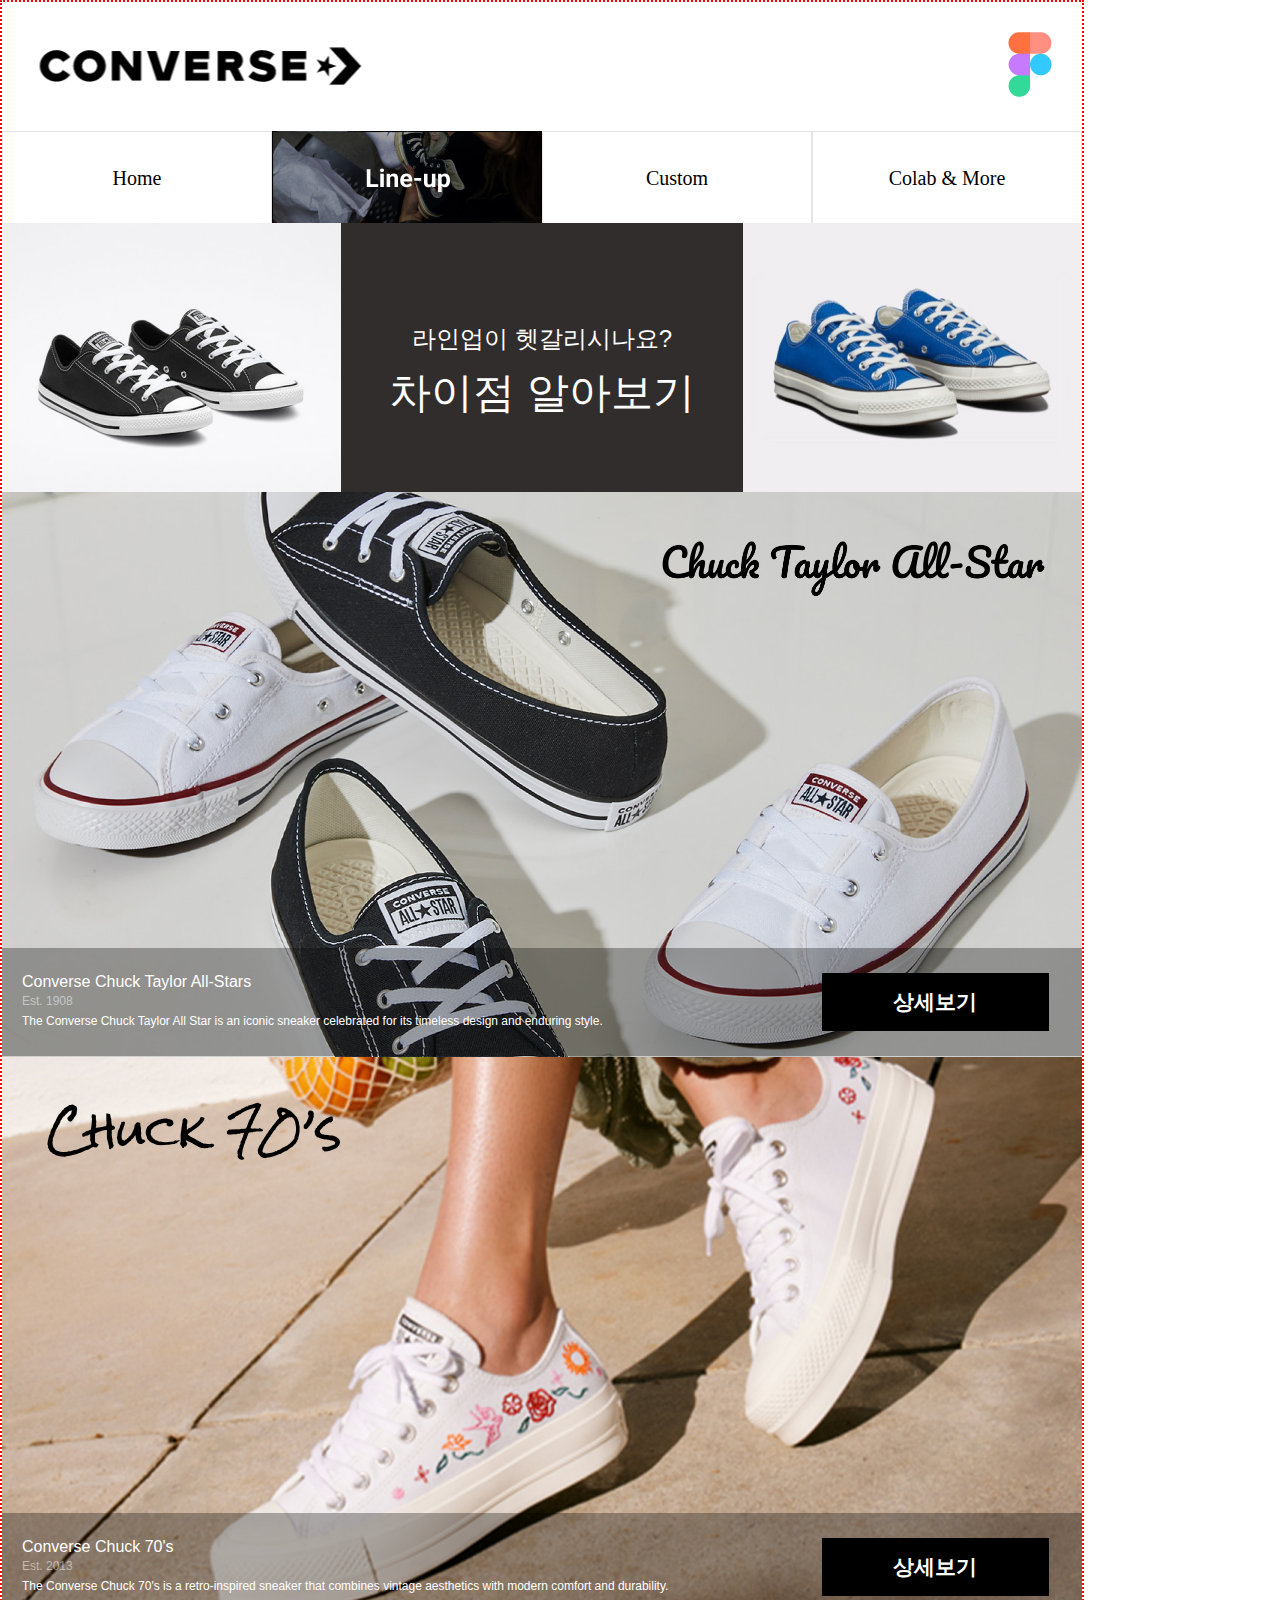
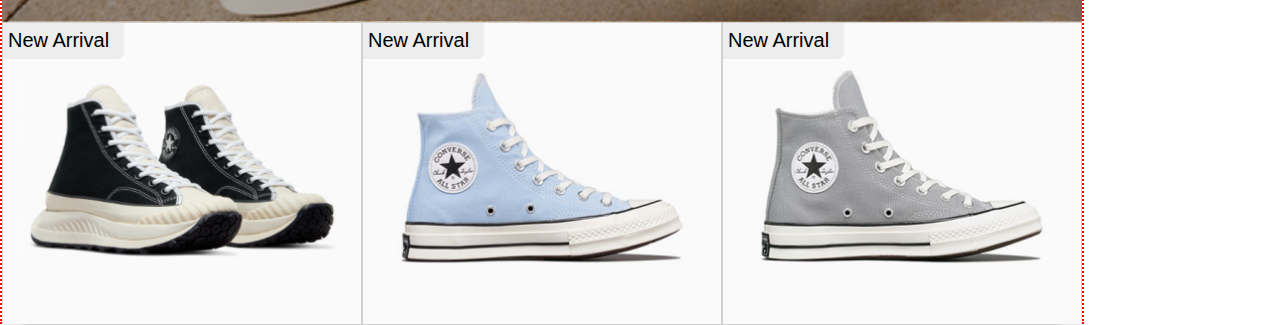
==== commit b3ed6496: "Merge branch 'main' of https://github.com/kut7728/Kiosk" ====
--- a/main-lineupTab.html
+++ b/main-lineupTab.html
@@ -99,7 +99,7 @@
                     <div class="div-37">
                         <div class="div-38">
                             <img loading="lazy"
-                                srcset="https://cdn.builder.io/api/v1/image/assets/TEMP/9df679acdb38dfb3bcdccff32daf7a9af07ce5268f0a0ac4f725537368776edd?apiKey=2275f6bd43c349bd931de70d62fbcc66&width=100 100w, https://cdn.builder.io/api/v1/image/assets/TEMP/9df679acdb38dfb3bcdccff32daf7a9af07ce5268f0a0ac4f725537368776edd?apiKey=2275f6bd43c349bd931de70d62fbcc66&width=200 200w, https://cdn.builder.io/api/v1/image/assets/TEMP/9df679acdb38dfb3bcdccff32daf7a9af07ce5268f0a0ac4f725537368776edd?apiKey=2275f6bd43c349bd931de70d62fbcc66&width=400 400w, https://cdn.builder.io/api/v1/image/assets/TEMP/9df679acdb38dfb3bcdccff32daf7a9af07ce5268f0a0ac4f725537368776edd?apiKey=2275f6bd43c349bd931de70d62fbcc66&width=800 800w, https://cdn.builder.io/api/v1/image/assets/TEMP/9df679acdb38dfb3bcdccff32daf7a9af07ce5268f0a0ac4f725537368776edd?apiKey=2275f6bd43c349bd931de70d62fbcc66&width=1200 1200w, https://cdn.builder.io/api/v1/image/assets/TEMP/9df679acdb38dfb3bcdccff32daf7a9af07ce5268f0a0ac4f725537368776edd?apiKey=2275f6bd43c349bd931de70d62fbcc66&width=1600 1600w, https://cdn.builder.io/api/v1/image/assets/TEMP/9df679acdb38dfb3bcdccff32daf7a9af07ce5268f0a0ac4f725537368776edd?apiKey=2275f6bd43c349bd931de70d62fbcc66&width=2000 2000w, https://cdn.builder.io/api/v1/image/assets/TEMP/9df679acdb38dfb3bcdccff32daf7a9af07ce5268f0a0ac4f725537368776edd?apiKey=2275f6bd43c349bd931de70d62fbcc66&"
+                                src="./images/New_arriaval1.png"
                                 class="newly-img" />
                             <div class="new-arrival">New Arrival</div>
                         </div>
@@ -110,7 +110,7 @@
                     <div class="div-37">
                         <div class="div-38">
                             <img loading="lazy"
-                                srcset="https://cdn.builder.io/api/v1/image/assets/TEMP/b181ea84ef6cb5291689d3b0400cd8deaeb8303490825252a63984a01ed9abd6?apiKey=2275f6bd43c349bd931de70d62fbcc66&width=100 100w, https://cdn.builder.io/api/v1/image/assets/TEMP/b181ea84ef6cb5291689d3b0400cd8deaeb8303490825252a63984a01ed9abd6?apiKey=2275f6bd43c349bd931de70d62fbcc66&width=200 200w, https://cdn.builder.io/api/v1/image/assets/TEMP/b181ea84ef6cb5291689d3b0400cd8deaeb8303490825252a63984a01ed9abd6?apiKey=2275f6bd43c349bd931de70d62fbcc66&width=400 400w, https://cdn.builder.io/api/v1/image/assets/TEMP/b181ea84ef6cb5291689d3b0400cd8deaeb8303490825252a63984a01ed9abd6?apiKey=2275f6bd43c349bd931de70d62fbcc66&width=800 800w, https://cdn.builder.io/api/v1/image/assets/TEMP/b181ea84ef6cb5291689d3b0400cd8deaeb8303490825252a63984a01ed9abd6?apiKey=2275f6bd43c349bd931de70d62fbcc66&width=1200 1200w, https://cdn.builder.io/api/v1/image/assets/TEMP/b181ea84ef6cb5291689d3b0400cd8deaeb8303490825252a63984a01ed9abd6?apiKey=2275f6bd43c349bd931de70d62fbcc66&width=1600 1600w, https://cdn.builder.io/api/v1/image/assets/TEMP/b181ea84ef6cb5291689d3b0400cd8deaeb8303490825252a63984a01ed9abd6?apiKey=2275f6bd43c349bd931de70d62fbcc66&width=2000 2000w, https://cdn.builder.io/api/v1/image/assets/TEMP/b181ea84ef6cb5291689d3b0400cd8deaeb8303490825252a63984a01ed9abd6?apiKey=2275f6bd43c349bd931de70d62fbcc66&"
+                                src="./images/New_arriaval2.png"
                                 class="newly-img" />
                             <div class="new-arrival">New Arrival</div>
                         </div>
@@ -121,7 +121,7 @@
                     <div class="div-37">
                         <div class="div-38">
                             <img loading="lazy"
-                                srcset="https://cdn.builder.io/api/v1/image/assets/TEMP/9febdeccfac9c20262fe0118ba959c6a250481f5da7fe1c6c409870df256ce97?apiKey=2275f6bd43c349bd931de70d62fbcc66&width=100 100w, https://cdn.builder.io/api/v1/image/assets/TEMP/9febdeccfac9c20262fe0118ba959c6a250481f5da7fe1c6c409870df256ce97?apiKey=2275f6bd43c349bd931de70d62fbcc66&width=200 200w, https://cdn.builder.io/api/v1/image/assets/TEMP/9febdeccfac9c20262fe0118ba959c6a250481f5da7fe1c6c409870df256ce97?apiKey=2275f6bd43c349bd931de70d62fbcc66&width=400 400w, https://cdn.builder.io/api/v1/image/assets/TEMP/9febdeccfac9c20262fe0118ba959c6a250481f5da7fe1c6c409870df256ce97?apiKey=2275f6bd43c349bd931de70d62fbcc66&width=800 800w, https://cdn.builder.io/api/v1/image/assets/TEMP/9febdeccfac9c20262fe0118ba959c6a250481f5da7fe1c6c409870df256ce97?apiKey=2275f6bd43c349bd931de70d62fbcc66&width=1200 1200w, https://cdn.builder.io/api/v1/image/assets/TEMP/9febdeccfac9c20262fe0118ba959c6a250481f5da7fe1c6c409870df256ce97?apiKey=2275f6bd43c349bd931de70d62fbcc66&width=1600 1600w, https://cdn.builder.io/api/v1/image/assets/TEMP/9febdeccfac9c20262fe0118ba959c6a250481f5da7fe1c6c409870df256ce97?apiKey=2275f6bd43c349bd931de70d62fbcc66&width=2000 2000w, https://cdn.builder.io/api/v1/image/assets/TEMP/9febdeccfac9c20262fe0118ba959c6a250481f5da7fe1c6c409870df256ce97?apiKey=2275f6bd43c349bd931de70d62fbcc66&"
+                                src="./images/New_arriaval3.png"
                                 class="newly-img" />
                             <div class="new-arrival">New Arrival</div>
                         </div>
--- a/style.css
+++ b/style.css
@@ -83,11 +83,11 @@
 }
 
 .column-center {
-  display: flex;
-  flex-direction: column;
-  line-height: normal;
   width: 402px;
-  /* margin-left: 20px; */
+  background-color: #322d2d;
+}
+.banner-container:hover > .column-center {
+  transform: scaleX(1.5);
 }
 
 .banner-img {
@@ -95,32 +95,25 @@
   object-fit: auto;
   object-position: center;
   align-self: stretch;
-  flex-grow: 1;
 }
 
 .div-11 {
-  justify-content: center;
-  align-self: stretch;
-  background-color: #322d2d;
-  display: flex;
-  flex-grow: 1;
-  flex-direction: column;
-  color: #fff;
-  font-weight: 400;
-  text-align: center;
-  width: 100%;
-  /* padding: 80px 38px; */
+  width: 402px;
+  height: 100%;
+  margin-top: 100px;
+
+  color: white;
 }
 
 .div-12 {
-  align-self: center;
-  margin-top: 26px;
-  font: 24px/67% Roboto, sans-serif;
+  text-align: center;
+  font: 24px Roboto, sans-serif;
 }
 
 .div-13 {
-  margin-top: 25px;
-  font: 42px/38% Roboto, sans-serif;
+  margin-top: 10px;
+  text-align: center;
+  font: 42px Roboto, sans-serif;
 }
 
 .lineup-frame {
@@ -209,6 +202,15 @@
   line-height: normal;
   width: 21%;
   /* margin-left: 20px; */
+  transition: all 0.2s ease-in-out;
+}
+
+.detail-button:hover {
+  background-color: white;
+}
+
+.detail-button:hover > .detail-text {
+  color: black;
 }
 
 .detail-text {
@@ -223,6 +225,7 @@
   text-align: center;
   width: 100%;
   font: 600 21px/67% Roboto, sans-serif;
+  transition: all 0.2s ease-in-out;
 }
 
 .div-29 {
@@ -329,14 +332,19 @@
   width: 100%;
   object-fit: cover;
   object-position: center;
+  transition: all 0.1s ease-in-out;
 }
 
 .new-arrival {
   position: relative;
   font-family: Roboto, sans-serif;
   justify-content: center;
-  border-radius: 6px 0px;
+  font-size: 20px;
+  border-radius: 0px 0px 6px 0px;
   background-color: rgba(0, 0, 0, 0.05);
-  margin-bottom: 143px;
-  padding: 4px;
-}
+  padding: 10px 15px 10px 5px;
+}
+
+.newly-img:hover {
+  transform: scale(1.1);
+}
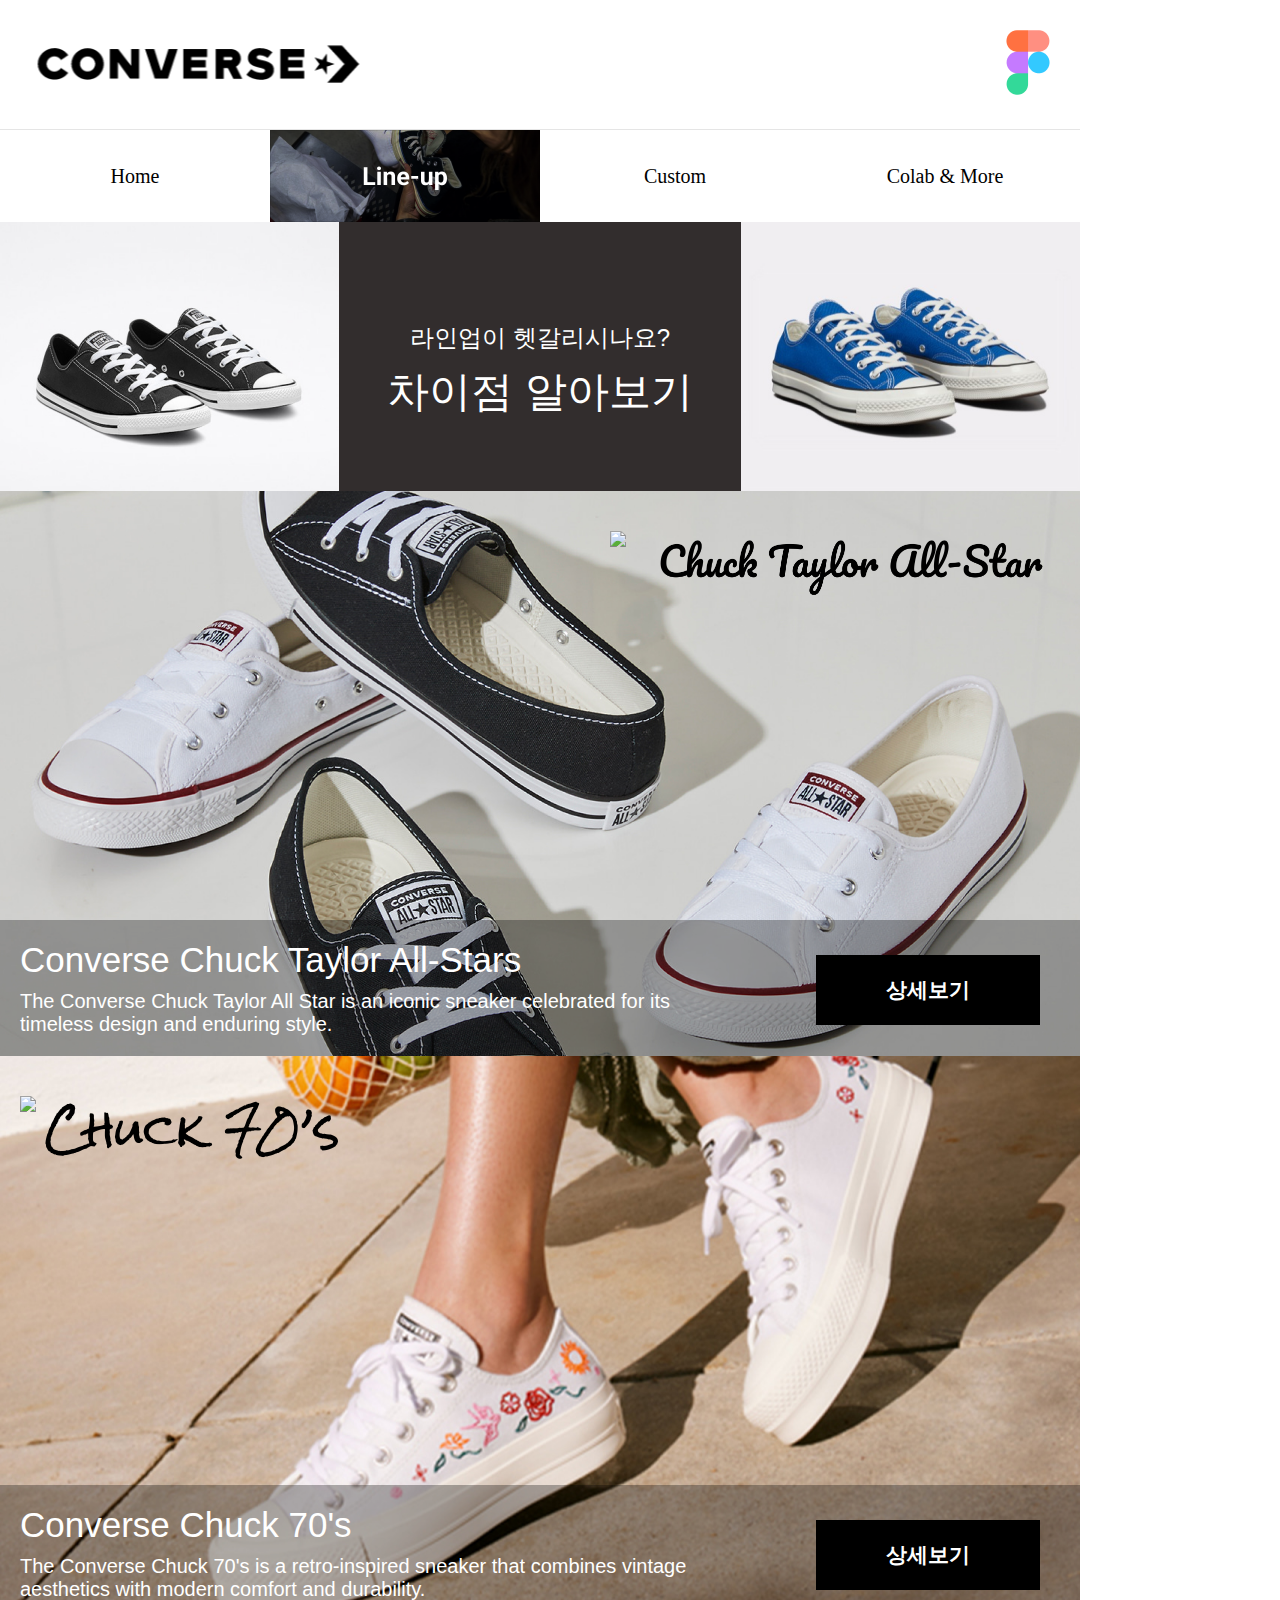
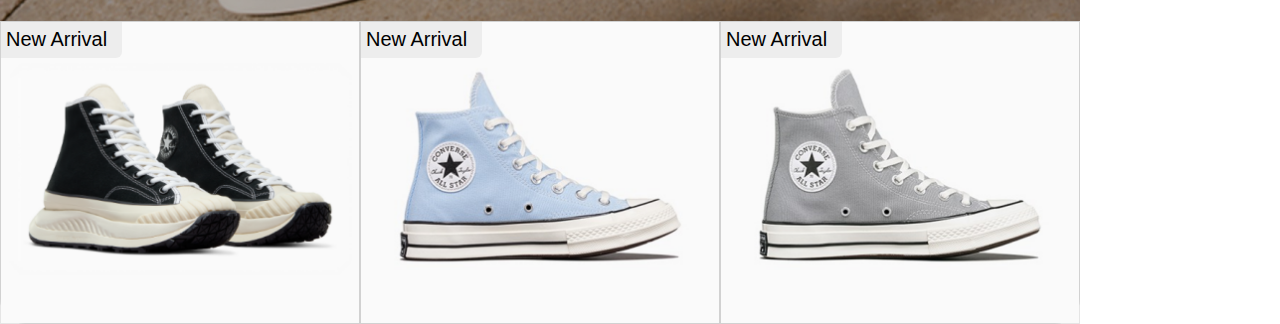
==== commit 88281624: "Merge branch 'main' of https://github.com/kut7728/Kiosk" ====
--- a/main-lineupTab.html
+++ b/main-lineupTab.html
@@ -5,7 +5,7 @@
     <meta charset="UTF-8">
     <meta name="viewport" content="width=device-width, initial-scale=1.0">
     <link href="https://webfontworld.github.io/NanumSquareNeo/NanumSquareNeo.css" rel="stylesheet">
-    <title>kiosk</title>
+    <title>CONVERSE</title>
     <link rel="stylesheet" href="style.css" type="text/css">
 </head>
 
@@ -13,7 +13,7 @@
     <div class="frame">
         <div class="header">
             <img src="./images/logo.svg" alt="" />
-            <a href="https://www.figma.com/design/hiJJnL6wQZyLsnDVdTTFhA/WebApp?node-id=172-299&t=cTCK006pCKBjIurh-1"
+            <a href="https://www.figma.com/design/MKeDgCE6KQaVlfW9xx77jY/WEBAPP_v2?node-id=0-1&t=3Le8on7qb8C0u4NW-1"
                 class=figma><img src="./images/figma.png" alt="" /></a>
         </div>
 
@@ -43,15 +43,16 @@
 
 
         <div class="lineup-frame">
-            <div class="lineup-container">
+            <div class="lineup-container first-container">
                 <img src="./images/lineup_Thumbnail.png" class="lineup-thumbnail" />
+                <img src="./images/lineup_Title.png" class="lineup-title" />
+
 
                 <div class="lineup-exp-frame">
                     <div class="div-18">
                         <div class="column-4">
                             <div class="div-19">
                                 <div class="div-20">Converse Chuck Taylor All-Stars</div>
-                                <div class="div-21">Est. 1908</div>
                                 <div class="div-22">
                                     The Converse Chuck Taylor All Star is an iconic sneaker celebrated for its timeless
                                     design and enduring style.
@@ -68,14 +69,14 @@
         </div>
 
         <div class="lineup-frame">
-            <div class="lineup-container">
+            <div class="lineup-container second-container">
                 <img src="./images/lineup_Thumbnail2.png" class="lineup-thumbnail" />
+                <img src="./images/lineup_Title2.png" class="lineup-title2" />
                 <div class="lineup-exp-frame">
                     <div class="div-18">
                         <div class="column-4">
                             <div class="div-19">
                                 <div class="div-20">Converse Chuck 70's</div>
-                                <div class="div-21">Est. 2013</div>
                                 <div class="div-22">
                                     The Converse Chuck 70's is a retro-inspired sneaker that combines vintage aesthetics
                                     with modern comfort and durability.
@@ -98,9 +99,7 @@
                 <div class="newly-column">
                     <div class="div-37">
                         <div class="div-38">
-                            <img loading="lazy"
-                                src="./images/New_arriaval1.png"
-                                class="newly-img" />
+                            <img loading="lazy" src="./images/New_arriaval1.png" class="newly-img" />
                             <div class="new-arrival">New Arrival</div>
                         </div>
                     </div>
@@ -109,9 +108,7 @@
                 <div class="newly-column">
                     <div class="div-37">
                         <div class="div-38">
-                            <img loading="lazy"
-                                src="./images/New_arriaval2.png"
-                                class="newly-img" />
+                            <img loading="lazy" src="./images/New_arriaval2.png" class="newly-img" />
                             <div class="new-arrival">New Arrival</div>
                         </div>
                     </div>
@@ -120,9 +117,7 @@
                 <div class="newly-column">
                     <div class="div-37">
                         <div class="div-38">
-                            <img loading="lazy"
-                                src="./images/New_arriaval3.png"
-                                class="newly-img" />
+                            <img loading="lazy" src="./images/New_arriaval3.png" class="newly-img" />
                             <div class="new-arrival">New Arrival</div>
                         </div>
 
--- a/style.css
+++ b/style.css
@@ -6,7 +6,7 @@
 body {
   width: 1080px;
   height: 1920px;
-  border: 2px dotted red;
+  /* border: 2px dashed black; */
 }
 
 .figma img {
@@ -23,6 +23,7 @@
   display: flex;
   width: 100%;
   height: 92px;
+  border-top: 1px solid rgb(0, 0, 0, 0.1);
 }
 
 .homeimg {
@@ -43,7 +44,7 @@
   font-size: 20px;
   text-decoration: none;
   color: black;
-  border: 1px solid rgb(0, 0, 0, 0.1);
+  /* border: 1px solid rgb(0, 0, 0, 0.1); */
   text-align: center;
   align-items: center;
   justify-content: center;
@@ -85,9 +86,13 @@
 .column-center {
   width: 402px;
   background-color: #322d2d;
-}
-.banner-container:hover > .column-center {
-  transform: scaleX(1.5);
+  transition: all 0.3s;
+}
+.column-center:hover {
+  background-color: #F3F3F5;
+}
+.column-center:hover > .div-11 {
+  color: black;
 }
 
 .banner-img {
@@ -103,6 +108,7 @@
   margin-top: 100px;
 
   color: white;
+  transition: all 0.3s;
 }
 
 .div-12 {
@@ -117,7 +123,7 @@
 }
 
 .lineup-frame {
-  disply: flex;
+  display: flex;
   flex-direction: column;
   justify-content: center;
   overflow: hidden;
@@ -136,8 +142,21 @@
   object-position: center;
 }
 
+.lineup-title {
+  position: absolute;
+  width: 450px;
+  right: 20px;
+  top: 40px;
+}
+.lineup-title2 {
+  position: absolute;
+  width: 400px;
+  left: 20px;
+  top: 40px;
+}
+
 .lineup-container {
-  disply: flex;
+  display: flex;
   flex-direction: column;
   position: relative;
   overflow: hidden;
@@ -148,11 +167,11 @@
 }
 
 .lineup-exp-frame {
-  position: relative;
+  position: absolute;
   background-color: rgba(0, 0, 0, 0.3);
-  margin-top: 456px;
-  width: 100%;
-  padding: 25px 20px;
+  bottom: 0px;
+  width: 100%;
+  padding: 20px;
 }
 
 .div-18 {
@@ -173,35 +192,30 @@
 .div-19 {
   position: relative;
   display: flex;
-  flex-grow: 1;
-  flex-direction: column;
-  font-size: 12px;
+  flex-direction: column;
   color: #fff;
-  font-weight: 400;
 }
 
 .div-20 {
-  font: 500 16px Roboto, sans-serif;
-}
-
-.div-21 {
-  color: rgba(255, 255, 255, 0.5);
-  font-family: Roboto, sans-serif;
-  line-height: 167%;
-}
+  font: 500 35px Roboto, sans-serif;
+  margin-bottom: 10px;
+}
+
 
 .div-22 {
-  font-family: Roboto, sans-serif;
-  line-height: 167%;
+  font: 400 20px Roboto, sans-serif;
+  margin-right: 80px;
 }
 
 .detail-button {
+  position: absolute;
+  top: 35px;
+  right: 80px;
   display: flex;
   background-color: #000;
-  flex-direction: column;
-  line-height: normal;
-  width: 21%;
-  /* margin-left: 20px; */
+  height: 70px;
+  width: 20%;
+
   transition: all 0.2s ease-in-out;
 }
 
@@ -219,12 +233,11 @@
 
   position: relative;
   display: flex;
-  flex-grow: 1;
   color: #fff;
   white-space: nowrap;
   text-align: center;
   width: 100%;
-  font: 600 21px/67% Roboto, sans-serif;
+  font: 600 21px Roboto, sans-serif;
   transition: all 0.2s ease-in-out;
 }
 
@@ -314,7 +327,7 @@
 }
 
 .div-38 {
-  disply: flex;
+  display: flex;
   flex-direction: column;
   align-items: start;
   overflow: hidden;
